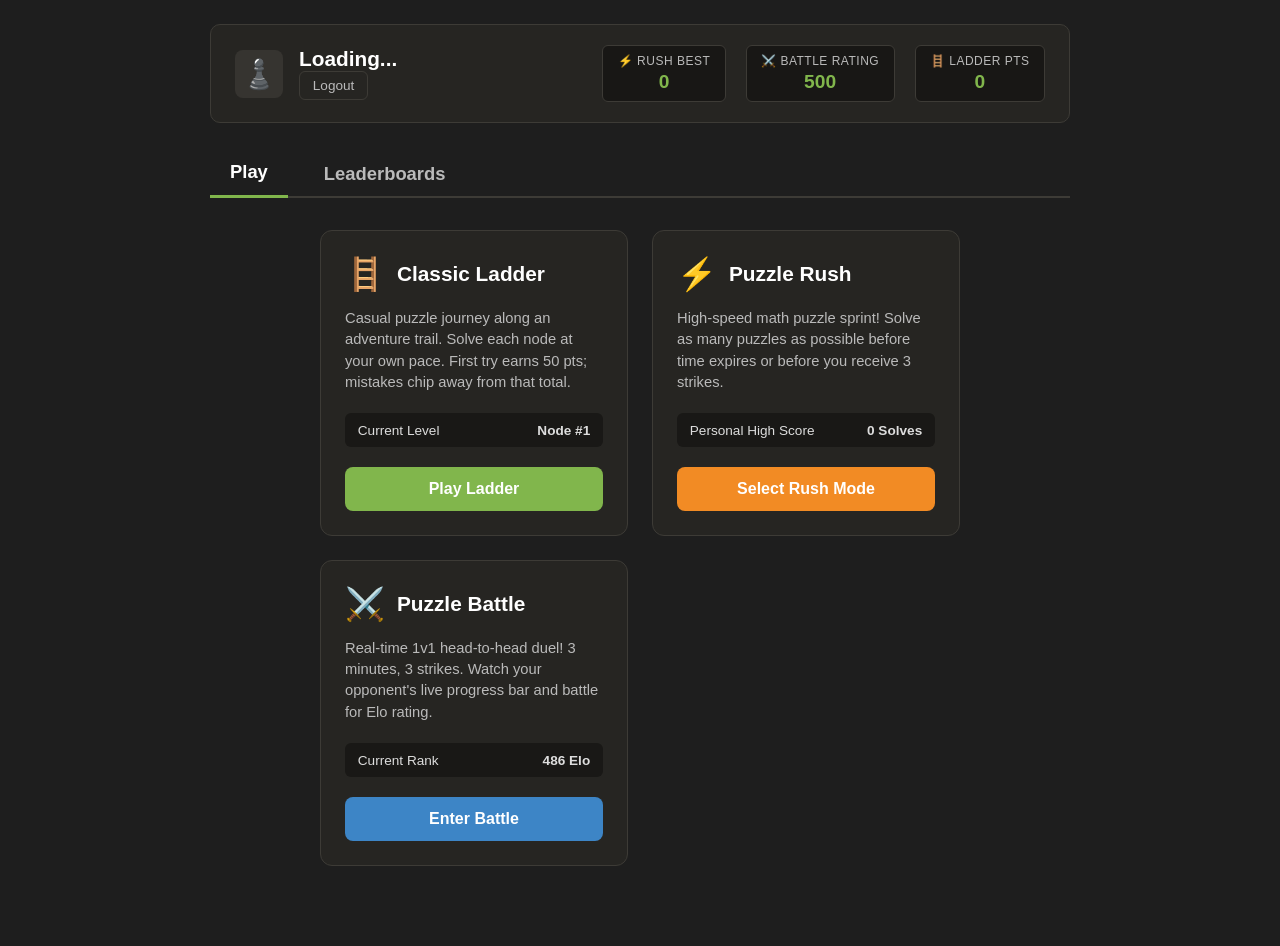
==== frontend/arena.html @ 1ae0cf21 "feat: create Chess.com-style arena dashboard, ratings schema, and me endpoint" ====
<!DOCTYPE html>
<html lang="en">
<head>
    <meta charset="UTF-8">
    <meta name="viewport" content="width=device-width, initial-scale=1.0">
    <title>Banana Puzzle Arena – Chess.com Style Hub</title>
    <link rel="stylesheet" href="style.css">
    <style>
        /* Chess.com Dark Arena Theme */
        :root {
            --bg-dark: #1e1e1e;
            --bg-card: #262522;
            --bg-card-hover: #31302c;
            --accent-green: #81b64c;
            --accent-green-hover: #a3d160;
            --accent-orange: #f28b24;
            --accent-blue: #3d85c6;
            --text-light: #ffffff;
            --text-muted: #bababa;
            --border-color: #3d3b36;
        }

        body {
            background-color: var(--bg-dark);
            color: var(--text-light);
            font-family: -apple-system, BlinkMacSystemFont, "Segoe UI", Roboto, Helvetica, Arial, sans-serif;
            margin: 0;
            padding: 0;
        }

        .arena-container {
            max-width: 860px;
            margin: 0 auto;
            padding: 1.5rem 1rem 3rem 1rem;
        }

        /* Top Profile Banner */
        .profile-banner {
            display: flex;
            justify-content: space-between;
            align-items: center;
            background: var(--bg-card);
            border: 1px solid var(--border-color);
            border-radius: 10px;
            padding: 1.25rem 1.5rem;
            margin-bottom: 1.5rem;
        }

        .user-identity {
            display: flex;
            align-items: center;
            gap: 1rem;
        }

        .avatar-icon {
            width: 48px;
            height: 48px;
            background: #363430;
            border-radius: 8px;
            display: flex;
            align-items: center;
            justify-content: center;
            font-size: 1.8rem;
        }

        .user-name {
            font-size: 1.3rem;
            font-weight: 700;
            margin: 0;
        }

        .ratings-row {
            display: flex;
            gap: 1.25rem;
            flex-wrap: wrap;
        }

        .stat-badge {
            text-align: center;
            background: #181715;
            padding: 0.5rem 0.9rem;
            border-radius: 6px;
            border: 1px solid var(--border-color);
        }

        .stat-label {
            font-size: 0.75rem;
            text-transform: uppercase;
            color: var(--text-muted);
            letter-spacing: 0.5px;
            margin-bottom: 0.2rem;
        }

        .stat-value {
            font-size: 1.2rem;
            font-weight: 800;
            color: var(--accent-green);
        }

        .btn-logout {
            background: transparent;
            color: var(--text-muted);
            border: 1px solid var(--border-color);
            padding: 0.4rem 0.8rem;
            border-radius: 6px;
            cursor: pointer;
            font-size: 0.85rem;
        }

        .btn-logout:hover {
            color: #ff5252;
            border-color: #ff5252;
        }

        /* Tab Navigation (Play vs Leaderboards) */
        .hub-tabs {
            display: flex;
            gap: 1rem;
            border-bottom: 2px solid var(--border-color);
            margin-bottom: 2rem;
        }

        .tab-btn {
            background: transparent;
            border: none;
            color: var(--text-muted);
            font-size: 1.15rem;
            font-weight: 700;
            padding: 0.75rem 1.25rem;
            cursor: pointer;
            position: relative;
            bottom: -2px;
        }

        .tab-btn.active {
            color: var(--text-light);
            border-bottom: 3px solid var(--accent-green);
        }

        /* Modes Grid */
        .modes-grid {
            display: grid;
            grid-template-columns: repeat(auto-fit, minmax(250px, 1fr));
            gap: 1.5rem;
        }

        .mode-card {
            background: var(--bg-card);
            border: 1px solid var(--border-color);
            border-radius: 12px;
            padding: 1.5rem;
            display: flex;
            flex-direction: column;
            justify-content: space-between;
            transition: transform 0.15s, border-color 0.15s, background 0.15s;
        }

        .mode-card:hover {
            transform: translateY(-3px);
            background: var(--bg-card-hover);
            border-color: #555;
        }

        .mode-header {
            display: flex;
            align-items: center;
            gap: 0.75rem;
            margin-bottom: 0.75rem;
        }

        .mode-icon {
            font-size: 2rem;
        }

        .mode-title {
            margin: 0;
            font-size: 1.3rem;
            font-weight: 700;
        }

        .mode-desc {
            color: var(--text-muted);
            font-size: 0.92rem;
            line-height: 1.45;
            margin-bottom: 1.25rem;
        }

        .mode-meta {
            background: #191816;
            border-radius: 6px;
            padding: 0.6rem 0.8rem;
            font-size: 0.85rem;
            color: #ddd;
            margin-bottom: 1.25rem;
            display: flex;
            justify-content: space-between;
        }

        .btn-launch {
            display: block;
            width: 100%;
            text-align: center;
            box-sizing: border-box;
            background: var(--accent-green);
            color: #ffffff;
            font-size: 1rem;
            font-weight: 700;
            padding: 0.8rem;
            border: none;
            border-radius: 8px;
            cursor: pointer;
            text-decoration: none;
            transition: background 0.15s;
        }

        .btn-launch:hover {
            background: var(--accent-green-hover);
        }

        .btn-rush {
            background: var(--accent-orange);
        }
        .btn-rush:hover {
            background: #ff9d3b;
        }

        .btn-battle {
            background: var(--accent-blue);
        }
        .btn-battle:hover {
            background: #5097dc;
        }

        /* Duration Selector Modal for Puzzle Rush */
        .rush-modal-overlay {
            position: fixed;
            top: 0;
            left: 0;
            width: 100%;
            height: 100%;
            background: rgba(0, 0, 0, 0.75);
            display: flex;
            align-items: center;
            justify-content: center;
            z-index: 1000;
        }

        .rush-modal-overlay[hidden] {
            display: none !important;
        }

        .rush-modal {
            background: var(--bg-card);
            border: 1px solid var(--border-color);
            border-radius: 12px;
            padding: 1.75rem;
            max-width: 400px;
            width: 90%;
            text-align: center;
        }

        .rush-options {
            display: grid;
            grid-template-columns: 1fr 1fr;
            gap: 0.75rem;
            margin: 1.5rem 0;
        }

        .btn-option {
            background: #181715;
            color: #fff;
            border: 1px solid var(--border-color);
            padding: 0.75rem;
            border-radius: 8px;
            font-size: 1rem;
            font-weight: 600;
            cursor: pointer;
        }

        .btn-option:hover {
            border-color: var(--accent-orange);
            color: var(--accent-orange);
        }

        .btn-close {
            background: transparent;
            color: var(--text-muted);
            border: none;
            cursor: pointer;
            margin-top: 0.5rem;
        }
    </style>
</head>
<body>
    <div class="arena-container">
        <!-- Top Profile Banner with Chess.com Stats -->
        <header class="profile-banner">
            <div class="user-identity">
                <div class="avatar-icon">♟️</div>
                <div>
                    <h1 class="user-name" id="profile-username">Loading...</h1>
                    <button id="btn-logout" class="btn-logout">Logout</button>
                </div>
            </div>

            <div class="ratings-row">
                <div class="stat-badge">
                    <div class="stat-label">⚡ Rush Best</div>
                    <div class="stat-value" id="stat-rush">0</div>
                </div>
                <div class="stat-badge">
                    <div class="stat-label">⚔️ Battle Rating</div>
                    <div class="stat-value" id="stat-battle">500</div>
                </div>
                <div class="stat-badge">
                    <div class="stat-label">🪜 Ladder Pts</div>
                    <div class="stat-value" id="stat-ladder">0</div>
                </div>
            </div>
        </header>

        <!-- Navigation Tabs -->
        <nav class="hub-tabs" role="tablist">
            <button class="tab-btn active" id="tab-play" role="tab" aria-selected="true">Play</button>
            <button class="tab-btn" id="tab-leaderboard" role="tab" aria-selected="false">Leaderboards</button>
        </nav>

        <!-- Main Mode Selection View -->
        <main id="view-play">
            <div class="modes-grid">
                <!-- Mode 1: Classic Ladder (Casual / Daily) -->
                <article class="mode-card">
                    <div>
                        <div class="mode-header">
                            <span class="mode-icon">🪜</span>
                            <h2 class="mode-title">Classic Ladder</h2>
                        </div>
                        <p class="mode-desc">
                            Casual puzzle journey along an adventure trail. Solve each node at your own pace. First try earns 50 pts; mistakes chip away from that total.
                        </p>
                    </div>
                    <div>
                        <div class="mode-meta">
                            <span>Current Level</span>
                            <strong id="card-ladder-node">Node #1</strong>
                        </div>
                        <a href="classic.html" class="btn-launch" id="btn-start-ladder">Play Ladder</a>
                    </div>
                </article>

                <!-- Mode 2: Puzzle Rush (1m, 5m, 10m, Survival) -->
                <article class="mode-card">
                    <div>
                        <div class="mode-header">
                            <span class="mode-icon">⚡</span>
                            <h2 class="mode-title">Puzzle Rush</h2>
                        </div>
                        <p class="mode-desc">
                            High-speed math puzzle sprint! Solve as many puzzles as possible before time expires or before you receive 3 strikes.
                        </p>
                    </div>
                    <div>
                        <div class="mode-meta">
                            <span>Personal High Score</span>
                            <strong id="card-rush-score">0 Solves</strong>
                        </div>
                        <button class="btn-launch btn-rush" id="btn-open-rush-modal">Select Rush Mode</button>
                    </div>
                </article>

                <!-- Mode 3: Puzzle Battle (1v1 Real-Time Duel) -->
                <article class="mode-card">
                    <div>
                        <div class="mode-header">
                            <span class="mode-icon">⚔️</span>
                            <h2 class="mode-title">Puzzle Battle</h2>
                        </div>
                        <p class="mode-desc">
                            Real-time 1v1 head-to-head duel! 3 minutes, 3 strikes. Watch your opponent's live progress bar and battle for Elo rating.
                        </p>
                    </div>
                    <div>
                        <div class="mode-meta">
                            <span>Current Rank</span>
                            <strong id="card-battle-rating">486 Elo</strong>
                        </div>
                        <a href="battle.html" class="btn-launch btn-battle" id="btn-start-battle">Enter Battle</a>
                    </div>
                </article>
            </div>
        </main>

        <!-- Puzzle Rush Duration Selector Modal -->
        <div id="rush-modal" class="rush-modal-overlay" hidden role="dialog" aria-modal="true">
            <div class="rush-modal">
                <h2>⚡ Choose Rush Mode</h2>
                <p style="color: var(--text-muted); font-size: 0.9rem;">
                    3 strikes and you are out. How many puzzles can you solve?
                </p>
                <div class="rush-options">
                    <button class="btn-option" data-duration="60">⏱️ 1 Minute</button>
                    <button class="btn-option" data-duration="300">⏱️ 5 Minutes</button>
                    <button class="btn-option" data-duration="600">⏱️ 10 Minutes</button>
                    <button class="btn-option" data-duration="0">💀 Survival (1 Life)</button>
                </div>
                <button class="btn-close" id="btn-close-rush">Cancel</button>
            </div>
        </div>
    </div>

    <!-- Scripts -->
    <script src="js/dev-reload.js"></script>
    <script src="js/arena.js"></script>
</body>
</html>
---- frontend/style.css ----
body {
    background: #ffffff;
    color: #111111;
    font-family: sans-serif;
}

main {
    max-width: 40rem;
    margin: 2rem auto;
}

img {
    display: block;
    max-width: 100%;
    margin-bottom: 1rem;
}

label {
    display: block;
    margin-bottom: 0.5rem;
}

#message {
    min-height: 1.5rem;
}
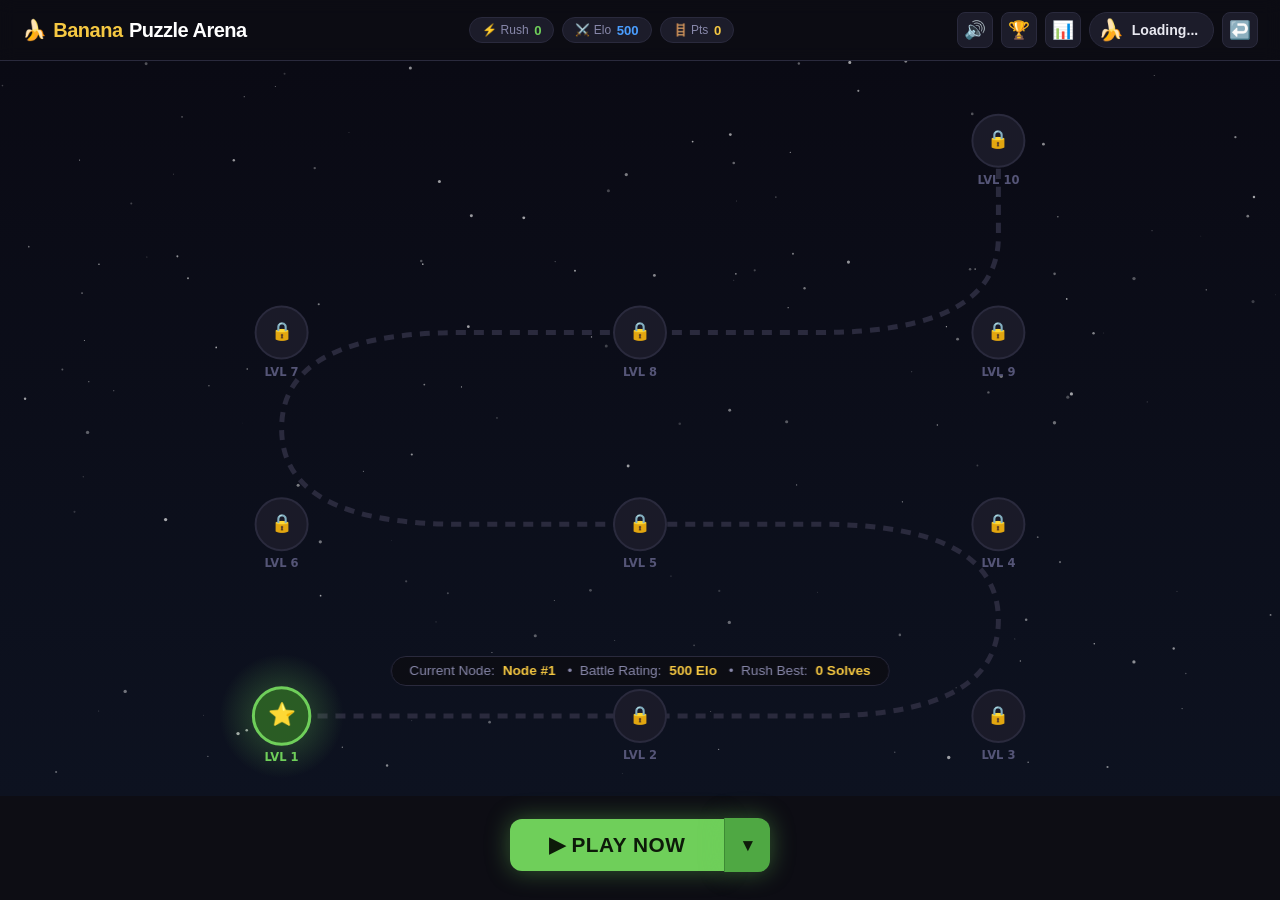
==== commit 633c72fc: "feat(ui): unify game shell, add strike cross icons and wire audio feedback" ====
--- a/frontend/arena.html
+++ b/frontend/arena.html
@@ -3,413 +3,676 @@
 <head>
     <meta charset="UTF-8">
     <meta name="viewport" content="width=device-width, initial-scale=1.0">
-    <title>Banana Puzzle Arena – Chess.com Style Hub</title>
-    <link rel="stylesheet" href="style.css">
+    <title>Banana Puzzle Arena</title>
     <style>
-        /* Chess.com Dark Arena Theme */
+        /* ── Reset & Base ─────────────────────────────────────────── */
+        *, *::before, *::after { box-sizing: border-box; margin: 0; padding: 0; }
+
         :root {
-            --bg-dark: #1e1e1e;
-            --bg-card: #262522;
-            --bg-card-hover: #31302c;
-            --accent-green: #81b64c;
-            --accent-green-hover: #a3d160;
-            --accent-orange: #f28b24;
-            --accent-blue: #3d85c6;
-            --text-light: #ffffff;
-            --text-muted: #bababa;
-            --border-color: #3d3b36;
+            --bg:        #0d0d14;
+            --panel:     #15151f;
+            --panel2:    #1c1c2a;
+            --border:    #2a2a3d;
+            --green:     #6fcf5a;
+            --green-glow:#6fcf5a66;
+            --orange:    #f28b24;
+            --blue:      #4a9eff;
+            --gold:      #f5c842;
+            --red:       #e05c5c;
+            --muted:     #8888aa;
+            --text:      #e8e8f0;
+            --white:     #ffffff;
         }
 
         body {
-            background-color: var(--bg-dark);
-            color: var(--text-light);
-            font-family: -apple-system, BlinkMacSystemFont, "Segoe UI", Roboto, Helvetica, Arial, sans-serif;
-            margin: 0;
-            padding: 0;
-        }
-
-        .arena-container {
-            max-width: 860px;
-            margin: 0 auto;
-            padding: 1.5rem 1rem 3rem 1rem;
-        }
-
-        /* Top Profile Banner */
-        .profile-banner {
-            display: flex;
+            background: var(--bg);
+            color: var(--text);
+            font-family: -apple-system, BlinkMacSystemFont, "Segoe UI", Roboto, sans-serif;
+            height: 100vh;
+            overflow: hidden;
+            display: flex;
+            flex-direction: column;
+        }
+
+        /* ── Top Bar ───────────────────────────────────────────────── */
+        .top-bar {
+            position: relative;
+            z-index: 20;
+            display: flex;
+            align-items: center;
             justify-content: space-between;
-            align-items: center;
-            background: var(--bg-card);
-            border: 1px solid var(--border-color);
-            border-radius: 10px;
-            padding: 1.25rem 1.5rem;
-            margin-bottom: 1.5rem;
-        }
-
-        .user-identity {
-            display: flex;
-            align-items: center;
-            gap: 1rem;
-        }
-
-        .avatar-icon {
-            width: 48px;
-            height: 48px;
-            background: #363430;
+            padding: 0.75rem 1.4rem;
+            background: rgba(13,13,20,0.92);
+            border-bottom: 1px solid var(--border);
+            backdrop-filter: blur(8px);
+            flex-shrink: 0;
+        }
+
+        .top-logo {
+            font-size: 1.25rem;
+            font-weight: 900;
+            color: var(--white);
+            letter-spacing: -0.5px;
+            display: flex;
+            align-items: center;
+            gap: 0.4rem;
+        }
+
+        .top-logo span { color: var(--gold); }
+
+        .top-center {
+            display: flex;
+            align-items: center;
+            gap: 0.5rem;
+        }
+
+        .stat-chip {
+            display: flex;
+            align-items: center;
+            gap: 0.35rem;
+            background: var(--panel2);
+            border: 1px solid var(--border);
+            border-radius: 20px;
+            padding: 0.3rem 0.75rem;
+            font-size: 0.82rem;
+            font-weight: 700;
+            color: var(--text);
+        }
+
+        .stat-chip .chip-label { color: var(--muted); font-weight: 400; font-size: 0.75rem; }
+        .stat-chip .chip-val   { color: var(--green); }
+        .stat-chip.battle .chip-val { color: var(--blue); }
+        .stat-chip.ladder .chip-val { color: var(--gold); }
+
+        .top-right {
+            display: flex;
+            align-items: center;
+            gap: 0.5rem;
+        }
+
+        .icon-btn {
+            background: var(--panel2);
+            border: 1px solid var(--border);
             border-radius: 8px;
+            color: var(--text);
+            width: 36px;
+            height: 36px;
             display: flex;
             align-items: center;
             justify-content: center;
-            font-size: 1.8rem;
-        }
-
-        .user-name {
+            font-size: 1.1rem;
+            cursor: pointer;
+            transition: all 0.15s;
+            text-decoration: none;
+        }
+
+        .icon-btn:hover {
+            background: var(--border);
+            border-color: var(--green);
+            color: var(--green);
+        }
+
+        .user-pill {
+            display: flex;
+            align-items: center;
+            gap: 0.5rem;
+            background: var(--panel2);
+            border: 1px solid var(--border);
+            border-radius: 20px;
+            padding: 0.3rem 0.9rem 0.3rem 0.5rem;
+            cursor: pointer;
+            font-size: 0.88rem;
+            font-weight: 700;
+            color: var(--text);
+        }
+
+        .user-pill:hover { border-color: var(--green); }
+        .user-avatar { font-size: 1.3rem; }
+
+        /* ── Canvas World Map ──────────────────────────────────────── */
+        #world-canvas {
+            position: absolute;
+            inset: 0;
+            width: 100%;
+            height: 100%;
+            z-index: 0;
+        }
+
+        /* ── Bottom Action Bar ─────────────────────────────────────── */
+        .action-bar {
+            position: relative;
+            z-index: 20;
+            display: flex;
+            justify-content: center;
+            align-items: center;
+            padding: 1.4rem 1.5rem 1.75rem;
+            gap: 0;
+            flex-shrink: 0;
+            background: linear-gradient(to top, rgba(13,13,20,0.98) 70%, transparent);
+        }
+
+        /* Primary PLAY button */
+        .btn-play {
+            display: flex;
+            align-items: center;
+            gap: 0.65rem;
+            background: var(--green);
+            color: #0d1a09;
             font-size: 1.3rem;
+            font-weight: 900;
+            padding: 0.9rem 2.4rem;
+            border: none;
+            border-radius: 12px 0 0 12px;
+            cursor: pointer;
+            text-decoration: none;
+            letter-spacing: 0.5px;
+            transition: background 0.15s, transform 0.08s;
+            box-shadow: 0 0 24px var(--green-glow);
+        }
+
+        .btn-play:hover  { background: #82e06d; }
+        .btn-play:active { transform: scale(0.97); }
+
+        /* Dropdown chevron button (attached to right of PLAY) */
+        .btn-dropdown-toggle {
+            background: #4fa843;
+            color: #0d1a09;
+            border: none;
+            border-left: 1px solid #3d8a34;
+            border-radius: 0 12px 12px 0;
+            width: 46px;
+            height: 100%;
+            min-height: 54px;
+            font-size: 1.1rem;
+            font-weight: 900;
+            cursor: pointer;
+            display: flex;
+            align-items: center;
+            justify-content: center;
+            transition: background 0.15s;
+            box-shadow: 0 0 24px var(--green-glow);
+            position: relative;
+        }
+
+        .btn-dropdown-toggle:hover { background: #5bbf4f; }
+
+        /* Dropdown popup card */
+        .mode-popup {
+            position: absolute;
+            bottom: calc(100% + 0.6rem);
+            left: 50%;
+            transform: translateX(-50%);
+            background: var(--panel);
+            border: 1px solid var(--border);
+            border-radius: 12px;
+            padding: 0.5rem;
+            display: flex;
+            flex-direction: column;
+            gap: 0.4rem;
+            min-width: 220px;
+            box-shadow: 0 8px 32px rgba(0,0,0,0.6);
+            z-index: 30;
+        }
+
+        .mode-popup[hidden] { display: none !important; }
+
+        .popup-item {
+            display: flex;
+            align-items: center;
+            gap: 0.75rem;
+            padding: 0.75rem 1rem;
+            border-radius: 8px;
+            cursor: pointer;
+            text-decoration: none;
+            color: var(--text);
             font-weight: 700;
-            margin: 0;
-        }
-
-        .ratings-row {
-            display: flex;
-            gap: 1.25rem;
-            flex-wrap: wrap;
-        }
-
-        .stat-badge {
-            text-align: center;
-            background: #181715;
-            padding: 0.5rem 0.9rem;
-            border-radius: 6px;
-            border: 1px solid var(--border-color);
-        }
-
-        .stat-label {
-            font-size: 0.75rem;
-            text-transform: uppercase;
-            color: var(--text-muted);
-            letter-spacing: 0.5px;
-            margin-bottom: 0.2rem;
-        }
-
-        .stat-value {
-            font-size: 1.2rem;
-            font-weight: 800;
-            color: var(--accent-green);
-        }
-
-        .btn-logout {
-            background: transparent;
-            color: var(--text-muted);
-            border: 1px solid var(--border-color);
-            padding: 0.4rem 0.8rem;
-            border-radius: 6px;
-            cursor: pointer;
-            font-size: 0.85rem;
-        }
-
-        .btn-logout:hover {
-            color: #ff5252;
-            border-color: #ff5252;
-        }
-
-        /* Tab Navigation (Play vs Leaderboards) */
-        .hub-tabs {
-            display: flex;
-            gap: 1rem;
-            border-bottom: 2px solid var(--border-color);
-            margin-bottom: 2rem;
-        }
-
-        .tab-btn {
+            font-size: 0.95rem;
+            transition: background 0.12s;
             background: transparent;
             border: none;
-            color: var(--text-muted);
-            font-size: 1.15rem;
-            font-weight: 700;
-            padding: 0.75rem 1.25rem;
-            cursor: pointer;
-            position: relative;
-            bottom: -2px;
-        }
-
-        .tab-btn.active {
-            color: var(--text-light);
-            border-bottom: 3px solid var(--accent-green);
-        }
-
-        /* Modes Grid */
-        .modes-grid {
-            display: grid;
-            grid-template-columns: repeat(auto-fit, minmax(250px, 1fr));
-            gap: 1.5rem;
-        }
-
-        .mode-card {
-            background: var(--bg-card);
-            border: 1px solid var(--border-color);
-            border-radius: 12px;
+            width: 100%;
+            text-align: left;
+            font-family: inherit;
+        }
+
+        .popup-item:hover { background: var(--panel2); }
+        .popup-item .pi-icon { font-size: 1.3rem; }
+
+        .popup-item .pi-sub {
+            font-size: 0.75rem;
+            font-weight: 400;
+            color: var(--muted);
+            margin-top: 1px;
+        }
+
+        .popup-item.rush  .pi-icon { filter: drop-shadow(0 0 6px #f28b24); }
+        .popup-item.battle .pi-icon { filter: drop-shadow(0 0 6px #4a9eff); }
+
+        /* ── Leaderboard Overlay (from existing tab) ──────────────── */
+        .leaderboard-overlay {
+            position: fixed;
+            inset: 0;
+            background: rgba(0,0,0,0.85);
+            z-index: 50;
+            display: flex;
+            align-items: center;
+            justify-content: center;
+        }
+        .leaderboard-overlay[hidden] { display: none !important; }
+
+        .leaderboard-panel {
+            background: var(--panel);
+            border: 1px solid var(--border);
+            border-radius: 14px;
             padding: 1.5rem;
-            display: flex;
-            flex-direction: column;
+            width: 90%;
+            max-width: 460px;
+            max-height: 80vh;
+            overflow-y: auto;
+        }
+
+        .lb-header {
+            display: flex;
             justify-content: space-between;
-            transition: transform 0.15s, border-color 0.15s, background 0.15s;
-        }
-
-        .mode-card:hover {
-            transform: translateY(-3px);
-            background: var(--bg-card-hover);
-            border-color: #555;
-        }
-
-        .mode-header {
-            display: flex;
-            align-items: center;
-            gap: 0.75rem;
-            margin-bottom: 0.75rem;
-        }
-
-        .mode-icon {
-            font-size: 2rem;
-        }
-
-        .mode-title {
-            margin: 0;
+            align-items: center;
+            margin-bottom: 1.2rem;
+        }
+
+        .lb-title { font-size: 1.15rem; font-weight: 800; color: var(--white); }
+
+        .btn-close-lb {
+            background: none;
+            border: none;
+            color: var(--muted);
             font-size: 1.3rem;
-            font-weight: 700;
-        }
-
-        .mode-desc {
-            color: var(--text-muted);
-            font-size: 0.92rem;
-            line-height: 1.45;
-            margin-bottom: 1.25rem;
-        }
-
-        .mode-meta {
-            background: #191816;
-            border-radius: 6px;
-            padding: 0.6rem 0.8rem;
-            font-size: 0.85rem;
-            color: #ddd;
-            margin-bottom: 1.25rem;
-            display: flex;
-            justify-content: space-between;
-        }
-
-        .btn-launch {
-            display: block;
-            width: 100%;
-            text-align: center;
-            box-sizing: border-box;
-            background: var(--accent-green);
-            color: #ffffff;
-            font-size: 1rem;
-            font-weight: 700;
-            padding: 0.8rem;
-            border: none;
-            border-radius: 8px;
-            cursor: pointer;
-            text-decoration: none;
-            transition: background 0.15s;
-        }
-
-        .btn-launch:hover {
-            background: var(--accent-green-hover);
-        }
-
-        .btn-rush {
-            background: var(--accent-orange);
-        }
-        .btn-rush:hover {
-            background: #ff9d3b;
-        }
-
-        .btn-battle {
-            background: var(--accent-blue);
-        }
-        .btn-battle:hover {
-            background: #5097dc;
-        }
-
-        /* Duration Selector Modal for Puzzle Rush */
+            cursor: pointer;
+        }
+
+        /* ── Rush Mode Selector Modal ─────────────────────────────── */
         .rush-modal-overlay {
             position: fixed;
-            top: 0;
-            left: 0;
-            width: 100%;
-            height: 100%;
-            background: rgba(0, 0, 0, 0.75);
+            inset: 0;
+            background: rgba(0,0,0,0.75);
             display: flex;
             align-items: center;
             justify-content: center;
-            z-index: 1000;
-        }
-
-        .rush-modal-overlay[hidden] {
-            display: none !important;
-        }
+            z-index: 50;
+        }
+        .rush-modal-overlay[hidden] { display: none !important; }
 
         .rush-modal {
-            background: var(--bg-card);
-            border: 1px solid var(--border-color);
-            border-radius: 12px;
+            background: var(--panel);
+            border: 1px solid var(--border);
+            border-radius: 14px;
             padding: 1.75rem;
+            width: 90%;
             max-width: 400px;
-            width: 90%;
             text-align: center;
         }
+
+        .rush-modal h2 { font-size: 1.3rem; color: var(--white); margin-bottom: 0.5rem; }
+        .rush-modal p  { color: var(--muted); font-size: 0.9rem; margin-bottom: 1.25rem; }
 
         .rush-options {
             display: grid;
             grid-template-columns: 1fr 1fr;
             gap: 0.75rem;
-            margin: 1.5rem 0;
+            margin-bottom: 1rem;
         }
 
         .btn-option {
-            background: #181715;
-            color: #fff;
-            border: 1px solid var(--border-color);
-            padding: 0.75rem;
+            background: var(--panel2);
+            color: var(--white);
+            border: 1px solid var(--border);
+            padding: 0.9rem 0.5rem;
             border-radius: 8px;
-            font-size: 1rem;
-            font-weight: 600;
-            cursor: pointer;
-        }
-
-        .btn-option:hover {
-            border-color: var(--accent-orange);
-            color: var(--accent-orange);
-        }
+            font-size: 0.95rem;
+            font-weight: 700;
+            cursor: pointer;
+            transition: all 0.15s;
+        }
+
+        .btn-option:hover { border-color: var(--orange); color: var(--orange); }
 
         .btn-close {
-            background: transparent;
-            color: var(--text-muted);
+            background: none;
+            color: var(--muted);
             border: none;
             cursor: pointer;
-            margin-top: 0.5rem;
-        }
+            font-size: 0.9rem;
+            margin-top: 0.25rem;
+        }
+
+        /* ── Current Node Indicator (floating HUD) ─────────────────── */
+        .node-hud {
+            position: absolute;
+            bottom: 110px;
+            left: 50%;
+            transform: translateX(-50%);
+            z-index: 15;
+            background: rgba(13,13,20,0.88);
+            border: 1px solid var(--border);
+            border-radius: 20px;
+            padding: 0.4rem 1.1rem;
+            font-size: 0.85rem;
+            color: var(--muted);
+            display: flex;
+            align-items: center;
+            gap: 0.5rem;
+            white-space: nowrap;
+            backdrop-filter: blur(6px);
+        }
+
+        .node-hud strong { color: var(--gold); }
     </style>
 </head>
 <body>
-    <div class="arena-container">
-        <!-- Top Profile Banner with Chess.com Stats -->
-        <header class="profile-banner">
-            <div class="user-identity">
-                <div class="avatar-icon">♟️</div>
-                <div>
-                    <h1 class="user-name" id="profile-username">Loading...</h1>
-                    <button id="btn-logout" class="btn-logout">Logout</button>
-                </div>
+
+    <!-- ── Top Navigation Bar ───────────────────────────────────── -->
+    <header class="top-bar">
+        <div class="top-logo">🍌 <span>Banana</span> Puzzle Arena</div>
+
+        <!-- Live stats chips (populated by arena.js) -->
+        <div class="top-center" id="stats-row">
+            <div class="stat-chip rush">
+                <span class="chip-label">⚡ Rush</span>
+                <span class="chip-val" id="stat-rush">0</span>
             </div>
-
-            <div class="ratings-row">
-                <div class="stat-badge">
-                    <div class="stat-label">⚡ Rush Best</div>
-                    <div class="stat-value" id="stat-rush">0</div>
-                </div>
-                <div class="stat-badge">
-                    <div class="stat-label">⚔️ Battle Rating</div>
-                    <div class="stat-value" id="stat-battle">500</div>
-                </div>
-                <div class="stat-badge">
-                    <div class="stat-label">🪜 Ladder Pts</div>
-                    <div class="stat-value" id="stat-ladder">0</div>
-                </div>
+            <div class="stat-chip battle">
+                <span class="chip-label">⚔️ Elo</span>
+                <span class="chip-val" id="stat-battle">500</span>
             </div>
-        </header>
-
-        <!-- Navigation Tabs -->
-        <nav class="hub-tabs" role="tablist">
-            <button class="tab-btn active" id="tab-play" role="tab" aria-selected="true">Play</button>
-            <button class="tab-btn" id="tab-leaderboard" role="tab" aria-selected="false">Leaderboards</button>
-        </nav>
-
-        <!-- Main Mode Selection View -->
-        <main id="view-play">
-            <div class="modes-grid">
-                <!-- Mode 1: Classic Ladder (Casual / Daily) -->
-                <article class="mode-card">
+            <div class="stat-chip ladder">
+                <span class="chip-label">🪜 Pts</span>
+                <span class="chip-val" id="stat-ladder">0</span>
+            </div>
+        </div>
+
+        <div class="top-right">
+            <!-- Mute toggle -->
+            <button class="icon-btn btn-toggle-mute" title="Toggle Sound">
+                <span class="btn-mute-icon">🔊</span>
+            </button>
+            <!-- Leaderboard shortcut -->
+            <button class="icon-btn" id="btn-open-lb" title="Leaderboards">🏆</button>
+            <!-- Settings (links to separate page if you build one) -->
+            <a href="leaderboard.html" class="icon-btn" title="Full Leaderboard Page">📊</a>
+            <!-- User identity pill -->
+            <div class="user-pill">
+                <span class="user-avatar">🍌</span>
+                <span id="profile-username">Loading...</span>
+            </div>
+            <button class="icon-btn" id="btn-logout" title="Log out">↩️</button>
+        </div>
+    </header>
+
+    <!-- ── World Map Canvas ─────────────────────────────────────── -->
+    <div style="position:relative; flex:1; overflow:hidden;">
+        <canvas id="world-canvas"></canvas>
+
+        <!-- Floating current-node indicator -->
+        <div class="node-hud">
+            Current Node: <strong id="card-ladder-node">Node #1</strong>
+            &nbsp;•&nbsp; Battle Rating: <strong id="card-battle-rating">500 Elo</strong>
+            &nbsp;•&nbsp; Rush Best: <strong id="card-rush-score">0 Solves</strong>
+        </div>
+    </div>
+
+    <!-- ── Bottom Action Bar ────────────────────────────────────── -->
+    <div class="action-bar">
+        <!-- PLAY NOW → goes to Classic Ladder -->
+        <a href="classic.html" class="btn-play" id="btn-start-ladder"
+           onclick="playSound('click')">
+            ▶ PLAY NOW
+        </a>
+
+        <!-- Dropdown toggle for other modes -->
+        <div style="position:relative;">
+            <button class="btn-dropdown-toggle" id="btn-open-modes" title="Other Modes">▾</button>
+
+            <div class="mode-popup" id="mode-popup" hidden>
+                <!-- Rush mode item — opens rush modal -->
+                <button class="popup-item rush" id="btn-open-rush-modal">
+                    <span class="pi-icon">⚡</span>
                     <div>
-                        <div class="mode-header">
-                            <span class="mode-icon">🪜</span>
-                            <h2 class="mode-title">Classic Ladder</h2>
-                        </div>
-                        <p class="mode-desc">
-                            Casual puzzle journey along an adventure trail. Solve each node at your own pace. First try earns 50 pts; mistakes chip away from that total.
-                        </p>
+                        <div>Puzzle Rush</div>
+                        <div class="pi-sub">Timed sprint — 1m / 5m / 10m / Survival</div>
                     </div>
+                </button>
+                <!-- Battle mode item -->
+                <a href="battle.html" class="popup-item battle" id="btn-start-battle"
+                   onclick="playSound('click')">
+                    <span class="pi-icon">⚔️</span>
                     <div>
-                        <div class="mode-meta">
-                            <span>Current Level</span>
-                            <strong id="card-ladder-node">Node #1</strong>
-                        </div>
-                        <a href="classic.html" class="btn-launch" id="btn-start-ladder">Play Ladder</a>
+                        <div>1v1 Puzzle Battle</div>
+                        <div class="pi-sub">Real-time Elo matchmaking duel</div>
                     </div>
-                </article>
-
-                <!-- Mode 2: Puzzle Rush (1m, 5m, 10m, Survival) -->
-                <article class="mode-card">
-                    <div>
-                        <div class="mode-header">
-                            <span class="mode-icon">⚡</span>
-                            <h2 class="mode-title">Puzzle Rush</h2>
-                        </div>
-                        <p class="mode-desc">
-                            High-speed math puzzle sprint! Solve as many puzzles as possible before time expires or before you receive 3 strikes.
-                        </p>
-                    </div>
-                    <div>
-                        <div class="mode-meta">
-                            <span>Personal High Score</span>
-                            <strong id="card-rush-score">0 Solves</strong>
-                        </div>
-                        <button class="btn-launch btn-rush" id="btn-open-rush-modal">Select Rush Mode</button>
-                    </div>
-                </article>
-
-                <!-- Mode 3: Puzzle Battle (1v1 Real-Time Duel) -->
-                <article class="mode-card">
-                    <div>
-                        <div class="mode-header">
-                            <span class="mode-icon">⚔️</span>
-                            <h2 class="mode-title">Puzzle Battle</h2>
-                        </div>
-                        <p class="mode-desc">
-                            Real-time 1v1 head-to-head duel! 3 minutes, 3 strikes. Watch your opponent's live progress bar and battle for Elo rating.
-                        </p>
-                    </div>
-                    <div>
-                        <div class="mode-meta">
-                            <span>Current Rank</span>
-                            <strong id="card-battle-rating">486 Elo</strong>
-                        </div>
-                        <a href="battle.html" class="btn-launch btn-battle" id="btn-start-battle">Enter Battle</a>
-                    </div>
-                </article>
-            </div>
-        </main>
-
-        <!-- Puzzle Rush Duration Selector Modal -->
-        <div id="rush-modal" class="rush-modal-overlay" hidden role="dialog" aria-modal="true">
-            <div class="rush-modal">
-                <h2>⚡ Choose Rush Mode</h2>
-                <p style="color: var(--text-muted); font-size: 0.9rem;">
-                    3 strikes and you are out. How many puzzles can you solve?
-                </p>
-                <div class="rush-options">
-                    <button class="btn-option" data-duration="60">⏱️ 1 Minute</button>
-                    <button class="btn-option" data-duration="300">⏱️ 5 Minutes</button>
-                    <button class="btn-option" data-duration="600">⏱️ 10 Minutes</button>
-                    <button class="btn-option" data-duration="0">💀 Survival (1 Life)</button>
-                </div>
-                <button class="btn-close" id="btn-close-rush">Cancel</button>
+                </a>
             </div>
         </div>
     </div>
 
-    <!-- Scripts -->
+    <!-- ── Rush Mode Selector Modal ─────────────────────────────── -->
+    <div id="rush-modal" class="rush-modal-overlay" hidden role="dialog" aria-modal="true">
+        <div class="rush-modal">
+            <h2>⚡ Choose Rush Mode</h2>
+            <p>3 strikes and you are out. How many puzzles can you solve?</p>
+            <div class="rush-options">
+                <button class="btn-option" data-duration="60">⏱️ 1 Minute</button>
+                <button class="btn-option" data-duration="300">⏱️ 5 Minutes</button>
+                <button class="btn-option" data-duration="600">⏱️ 10 Minutes</button>
+                <button class="btn-option" data-duration="0">💀 Survival</button>
+            </div>
+            <button class="btn-close" id="btn-close-rush">Cancel</button>
+        </div>
+    </div>
+
+    <!-- ── Scripts ──────────────────────────────────────────────── -->
+    <script src="js/sound.js"></script>
     <script src="js/dev-reload.js"></script>
     <script src="js/arena.js"></script>
+
+    <script>
+        /**
+         * Draws the indie-style scrollable level-node world map on the canvas.
+         * Nodes reflect the player's real ladder_node progress.
+         * This runs client-side only — no server calls needed.
+         */
+        (function () {
+            var canvas = document.getElementById('world-canvas');
+            var ctx = canvas.getContext('2d');
+
+            // Current ladder node is injected by arena.js into #card-ladder-node
+            // We read it after arena.js has populated it (500ms grace period)
+            var currentNode = 1;
+            var totalNodes  = 10;
+
+            // Node layout: zigzag pattern across the canvas
+            function getNodePositions(w, h) {
+                var positions = [];
+                var cols = [0.22, 0.5, 0.78]; // x as fraction of canvas width
+                for (var i = 0; i < totalNodes; i++) {
+                    var row  = Math.floor(i / cols.length);
+                    var col  = (row % 2 === 0) ? i % cols.length : (cols.length - 1 - i % cols.length);
+                    var x    = w * cols[col];
+                    var y    = h - 80 - row * (h / (totalNodes / cols.length + 0.5));
+                    positions.push({ x: x, y: y, index: i + 1 });
+                }
+                return positions;
+            }
+
+            function drawStars(w, h) {
+                // Static star field background
+                var seed = 42;
+                function rand() { seed = (seed * 9301 + 49297) % 233280; return seed / 233280; }
+                ctx.fillStyle = '#ffffff';
+                for (var s = 0; s < 160; s++) {
+                    var sx = rand() * w;
+                    var sy = rand() * h;
+                    var sr = rand() * 1.4 + 0.3;
+                    ctx.globalAlpha = rand() * 0.5 + 0.15;
+                    ctx.beginPath();
+                    ctx.arc(sx, sy, sr, 0, Math.PI * 2);
+                    ctx.fill();
+                }
+                ctx.globalAlpha = 1;
+            }
+
+            function drawPath(positions) {
+                if (positions.length < 2) return;
+                ctx.beginPath();
+                ctx.moveTo(positions[0].x, positions[0].y);
+                for (var i = 1; i < positions.length; i++) {
+                    // Curved bezier between nodes
+                    var mx = (positions[i - 1].x + positions[i].x) / 2;
+                    var my = (positions[i - 1].y + positions[i].y) / 2;
+                    ctx.quadraticCurveTo(positions[i - 1].x, positions[i - 1].y, mx, my);
+                }
+                ctx.quadraticCurveTo(
+                    positions[positions.length - 1].x,
+                    positions[positions.length - 1].y,
+                    positions[positions.length - 1].x,
+                    positions[positions.length - 1].y
+                );
+                ctx.strokeStyle = '#2a2a3d';
+                ctx.lineWidth   = 5;
+                ctx.setLineDash([10, 8]);
+                ctx.stroke();
+                ctx.setLineDash([]);
+
+                // Green completed segment
+                if (currentNode > 1) {
+                    ctx.beginPath();
+                    ctx.moveTo(positions[0].x, positions[0].y);
+                    for (var j = 1; j < Math.min(currentNode, positions.length); j++) {
+                        var pmx = (positions[j - 1].x + positions[j].x) / 2;
+                        var pmy = (positions[j - 1].y + positions[j].y) / 2;
+                        ctx.quadraticCurveTo(positions[j - 1].x, positions[j - 1].y, pmx, pmy);
+                    }
+                    ctx.strokeStyle = '#3d7a32';
+                    ctx.lineWidth   = 5;
+                    ctx.setLineDash([10, 8]);
+                    ctx.stroke();
+                    ctx.setLineDash([]);
+                }
+            }
+
+            function drawNode(pos, animPulse) {
+                var state = pos.index < currentNode  ? 'done'
+                          : pos.index === currentNode ? 'active'
+                          : 'locked';
+
+                var radius = state === 'active' ? 30 + Math.sin(animPulse) * 4 : 26;
+
+                // Glow for active node
+                if (state === 'active') {
+                    var grd = ctx.createRadialGradient(pos.x, pos.y, 0, pos.x, pos.y, radius * 2.2);
+                    grd.addColorStop(0, 'rgba(111,207,90,0.35)');
+                    grd.addColorStop(1, 'rgba(111,207,90,0)');
+                    ctx.fillStyle = grd;
+                    ctx.beginPath();
+                    ctx.arc(pos.x, pos.y, radius * 2.2, 0, Math.PI * 2);
+                    ctx.fill();
+                }
+
+                // Node circle
+                ctx.beginPath();
+                ctx.arc(pos.x, pos.y, radius, 0, Math.PI * 2);
+                ctx.fillStyle = state === 'done'   ? '#1e3d1a'
+                              : state === 'active'  ? '#2a5c24'
+                              : '#1a1a28';
+                ctx.fill();
+                ctx.strokeStyle = state === 'done'   ? '#3d7a32'
+                                : state === 'active'  ? '#6fcf5a'
+                                : '#2a2a3d';
+                ctx.lineWidth   = state === 'active' ? 3 : 2;
+                ctx.stroke();
+
+                // Icon inside
+                ctx.font      = (state === 'active' ? '1.4rem' : '1.1rem') + ' serif';
+                ctx.textAlign = 'center';
+                ctx.textBaseline = 'middle';
+                ctx.fillText(
+                    state === 'done'   ? '✓'
+                  : state === 'active' ? '⭐'
+                  : '🔒',
+                    pos.x, pos.y
+                );
+
+                // Node number label below
+                ctx.font      = '700 0.72rem system-ui';
+                ctx.fillStyle = state === 'active' ? '#6fcf5a' : '#555577';
+                ctx.fillText('LVL ' + pos.index, pos.x, pos.y + radius + 14);
+            }
+
+            var animFrame = 0;
+            function draw() {
+                canvas.width  = canvas.offsetWidth;
+                canvas.height = canvas.offsetHeight;
+                var w = canvas.width, h = canvas.height;
+
+                // Dark gradient sky
+                var bg = ctx.createLinearGradient(0, 0, 0, h);
+                bg.addColorStop(0, '#0a0a14');
+                bg.addColorStop(1, '#0d1220');
+                ctx.fillStyle = bg;
+                ctx.fillRect(0, 0, w, h);
+
+                drawStars(w, h);
+
+                // Read current node from DOM (arena.js writes it here)
+                var nodeEl = document.getElementById('card-ladder-node');
+                if (nodeEl) {
+                    var parsed = parseInt(nodeEl.textContent.replace(/\D/g, ''), 10);
+                    if (!isNaN(parsed)) currentNode = parsed;
+                }
+
+                var positions = getNodePositions(w, h);
+                drawPath(positions);
+                positions.forEach(function (pos) { drawNode(pos, animFrame * 0.06); });
+
+                animFrame++;
+                requestAnimationFrame(draw);
+            }
+
+            // Start render loop — resize canvas when window resizes
+            window.addEventListener('resize', function () {
+                canvas.width  = canvas.offsetWidth;
+                canvas.height = canvas.offsetHeight;
+            });
+
+            draw();
+        })();
+
+        // ── Mode Dropdown Toggle ───────────────────────────────────
+        var modePopup  = document.getElementById('mode-popup');
+        var toggleBtn  = document.getElementById('btn-open-modes');
+
+        toggleBtn.addEventListener('click', function (e) {
+            e.stopPropagation();
+            modePopup.hidden = !modePopup.hidden;
+            playSound('click');
+        });
+
+        // Close popup when clicking outside it
+        document.addEventListener('click', function () {
+            if (modePopup) modePopup.hidden = true;
+        });
+
+        modePopup.addEventListener('click', function (e) {
+            e.stopPropagation(); // clicks inside popup don't close it
+        });
+
+        // Rush popup item opens the rush modal (arena.js btn-open-rush-modal listener)
+        document.getElementById('btn-open-rush-modal').addEventListener('click', function () {
+            modePopup.hidden = true;
+        });
+
+        // Leaderboard shortcut button (simple redirect)
+        document.getElementById('btn-open-lb').addEventListener('click', function () {
+            playSound('click');
+            window.location.href = 'leaderboard.html';
+        });
+    </script>
 </body>
 </html>
